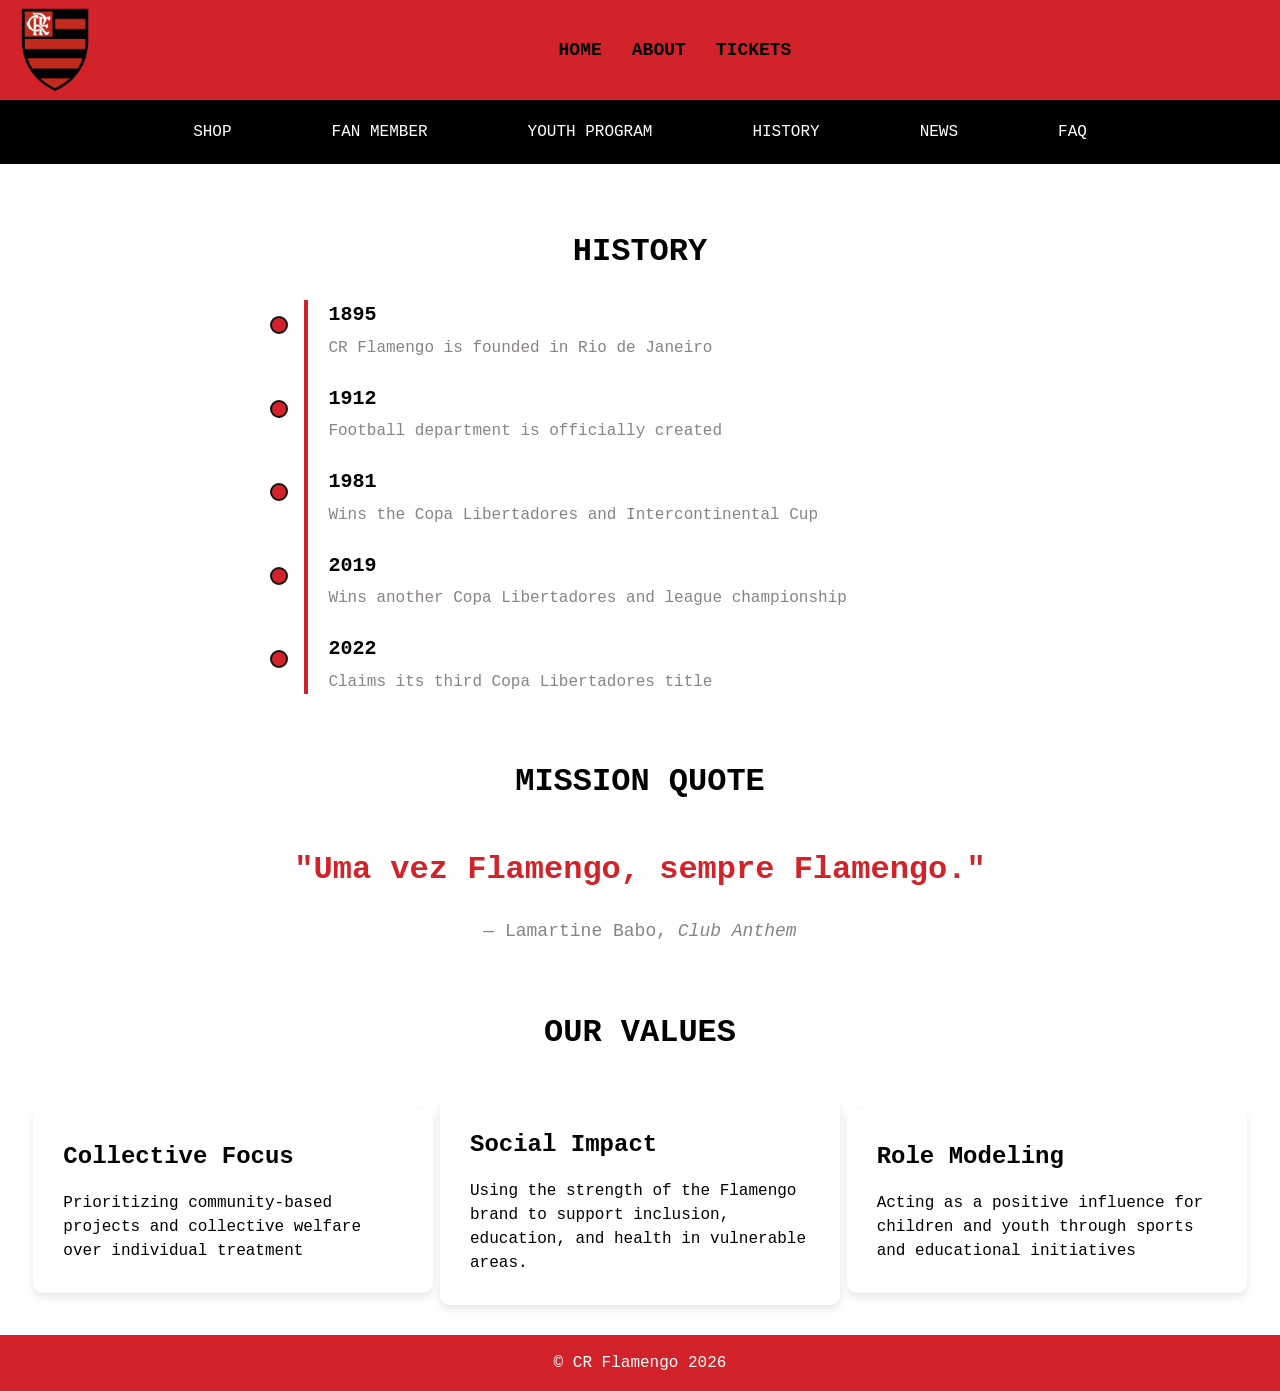
==== about.html @ 21965d87 "Task 2 completed: Style Home + About Pages" ====
<!DOCTYPE html>
<html lang="en">
<head>
    <meta charset="UTF-8">
    <meta name="viewport" content="width=device-width, initial-scale=1.0">
    <title>CR Flamengo</title>
    <link rel="stylesheet" href="css/main.css">
</head>
<body>
    <header class="navigation">
        <nav class="primary-navbar">
            <div class="logo-container">
                
            </div>

            <div class="nav-links">
                <div><a href="/index.html">HOME</a></div>
                <div><a href="/about.html">ABOUT</a></div>
                <div><a href="#">TICKETS</a></div>
            </div>
        </nav>

        <nav class="secondary-navbar">
            <div class="secondary-links">
                <div><a href="#">SHOP</a></div>
                <div><a href="#">FAN MEMBER</a></div>
                <div><a href="#">YOUTH PROGRAM</a></div>
                <div><a href="#">HISTORY</a></div>
                <div><a href="#">NEWS</a></div>
                <div><a href="#">FAQ</a></div>
            </div>
        </nav>
    </header>

    <main>
        <section class="timeline">
            <h2 class="timeline-title">HISTORY</h2>

            <dl class="timeline-list">
                <div class="timeline-item">
                    <dt>1895</dt>
                    <dd>CR Flamengo is founded in Rio de Janeiro</dd>
                </div>

                <div class="timeline-item">
                    <dt>1912</dt>
                    <dd>Football department is officially created</dd>
                </div>

                <div class="timeline-item">
                    <dt>1981</dt>
                    <dd>Wins the Copa Libertadores and Intercontinental Cup</dd>
                </div>

                <div class="timeline-item">
                    <dt>2019</dt>
                    <dd>Wins another Copa Libertadores and league championship</dd>
                </div>

                <div class="timeline-item">
                    <dt>2022</dt>
                    <dd>Claims its third Copa Libertadores title</dd>
                </div>
            </dl>
        </section>

        <section>
            <h2>MISSION QUOTE</h2>

            <blockquote>
                <p class="quote-text">"Uma vez Flamengo, sempre Flamengo."</p>
                <p class="quote-source">— Lamartine Babo, <cite>Club Anthem</cite></p>
            </blockquote>
        </section>

        <section>
            <h2>OUR VALUES</h2>

            <div class="our-values">
                <div class="value-card">
                    <h3>Collective Focus</h3>
                    <p>
                        Prioritizing community-based projects and collective welfare over individual treatment
                    </p>
                </div>

                <div class="value-card">
                    <h3>Social Impact</h3>
                    <p>
                        Using the strength of the Flamengo brand to support inclusion, education, and health in vulnerable areas.
                    </p>
                </div>

                <div class="value-card">
                    <h3>Role Modeling</h3>
                    <p>
                        Acting as a positive influence for children and youth through sports and educational initiatives
                    </p>
                </div>
            </div>

        </section>
    </main>

    <footer>
        <p>&copy; CR Flamengo 2026</p>
    </footer>
</body>
</html>
---- css/main.css ----
@import url("base.css");
@import url("layout.css");
@import url("components.css");
@import url("pages.css");
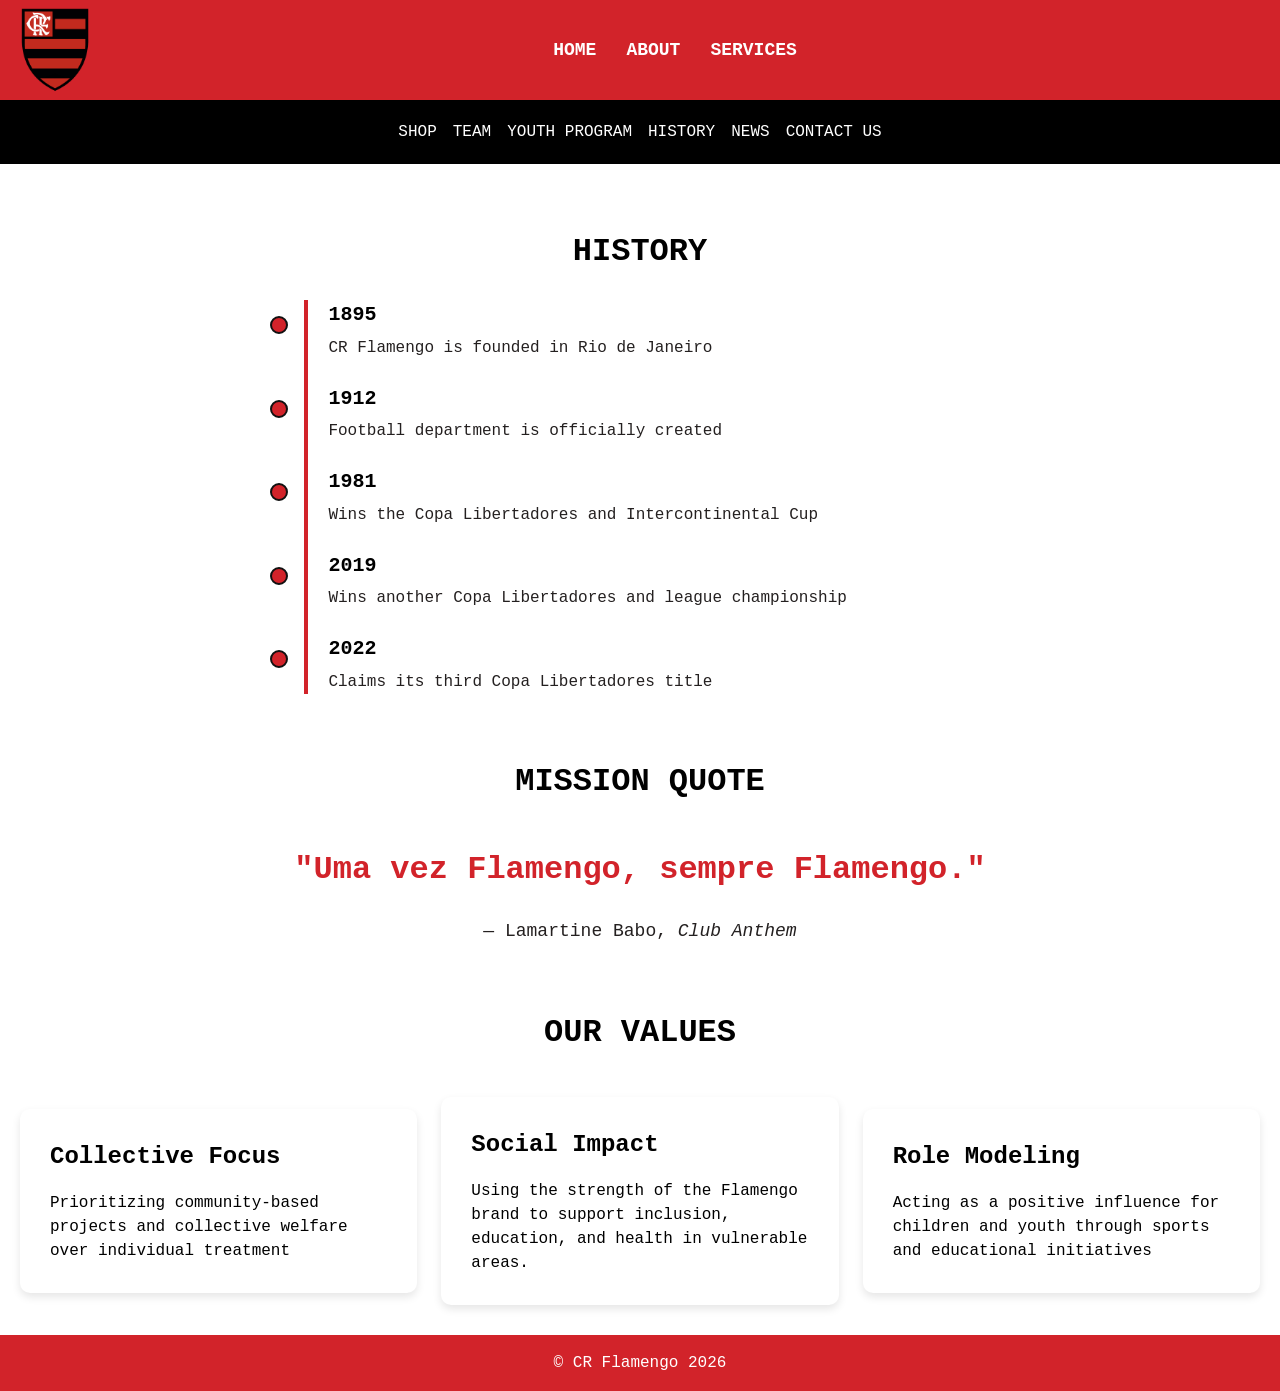
==== commit 5b58bc39: "project: all tasks completed" ====
--- a/about.html
+++ b/about.html
@@ -9,25 +9,23 @@
 <body>
     <header class="navigation">
         <nav class="primary-navbar">
-            <div class="logo-container">
-                
-            </div>
+            <div class="logo-container"></div>
 
             <div class="nav-links">
-                <div><a href="/index.html">HOME</a></div>
-                <div><a href="/about.html">ABOUT</a></div>
-                <div><a href="#">TICKETS</a></div>
+                <a href="/index.html">HOME</a>
+                <a href="/about.html">ABOUT</a>
+                <a href="/services.html">SERVICES</a>
             </div>
         </nav>
 
         <nav class="secondary-navbar">
             <div class="secondary-links">
-                <div><a href="#">SHOP</a></div>
-                <div><a href="#">FAN MEMBER</a></div>
-                <div><a href="#">YOUTH PROGRAM</a></div>
-                <div><a href="#">HISTORY</a></div>
-                <div><a href="#">NEWS</a></div>
-                <div><a href="#">FAQ</a></div>
+                <a href="#">SHOP</a>
+                <a href="/team.html">TEAM</a>
+                <a href="#">YOUTH PROGRAM</a>
+                <a href="#">HISTORY</a>
+                <a href="#">NEWS</a>
+                <a href="/contact.html">CONTACT US</a>
             </div>
         </nav>
     </header>
